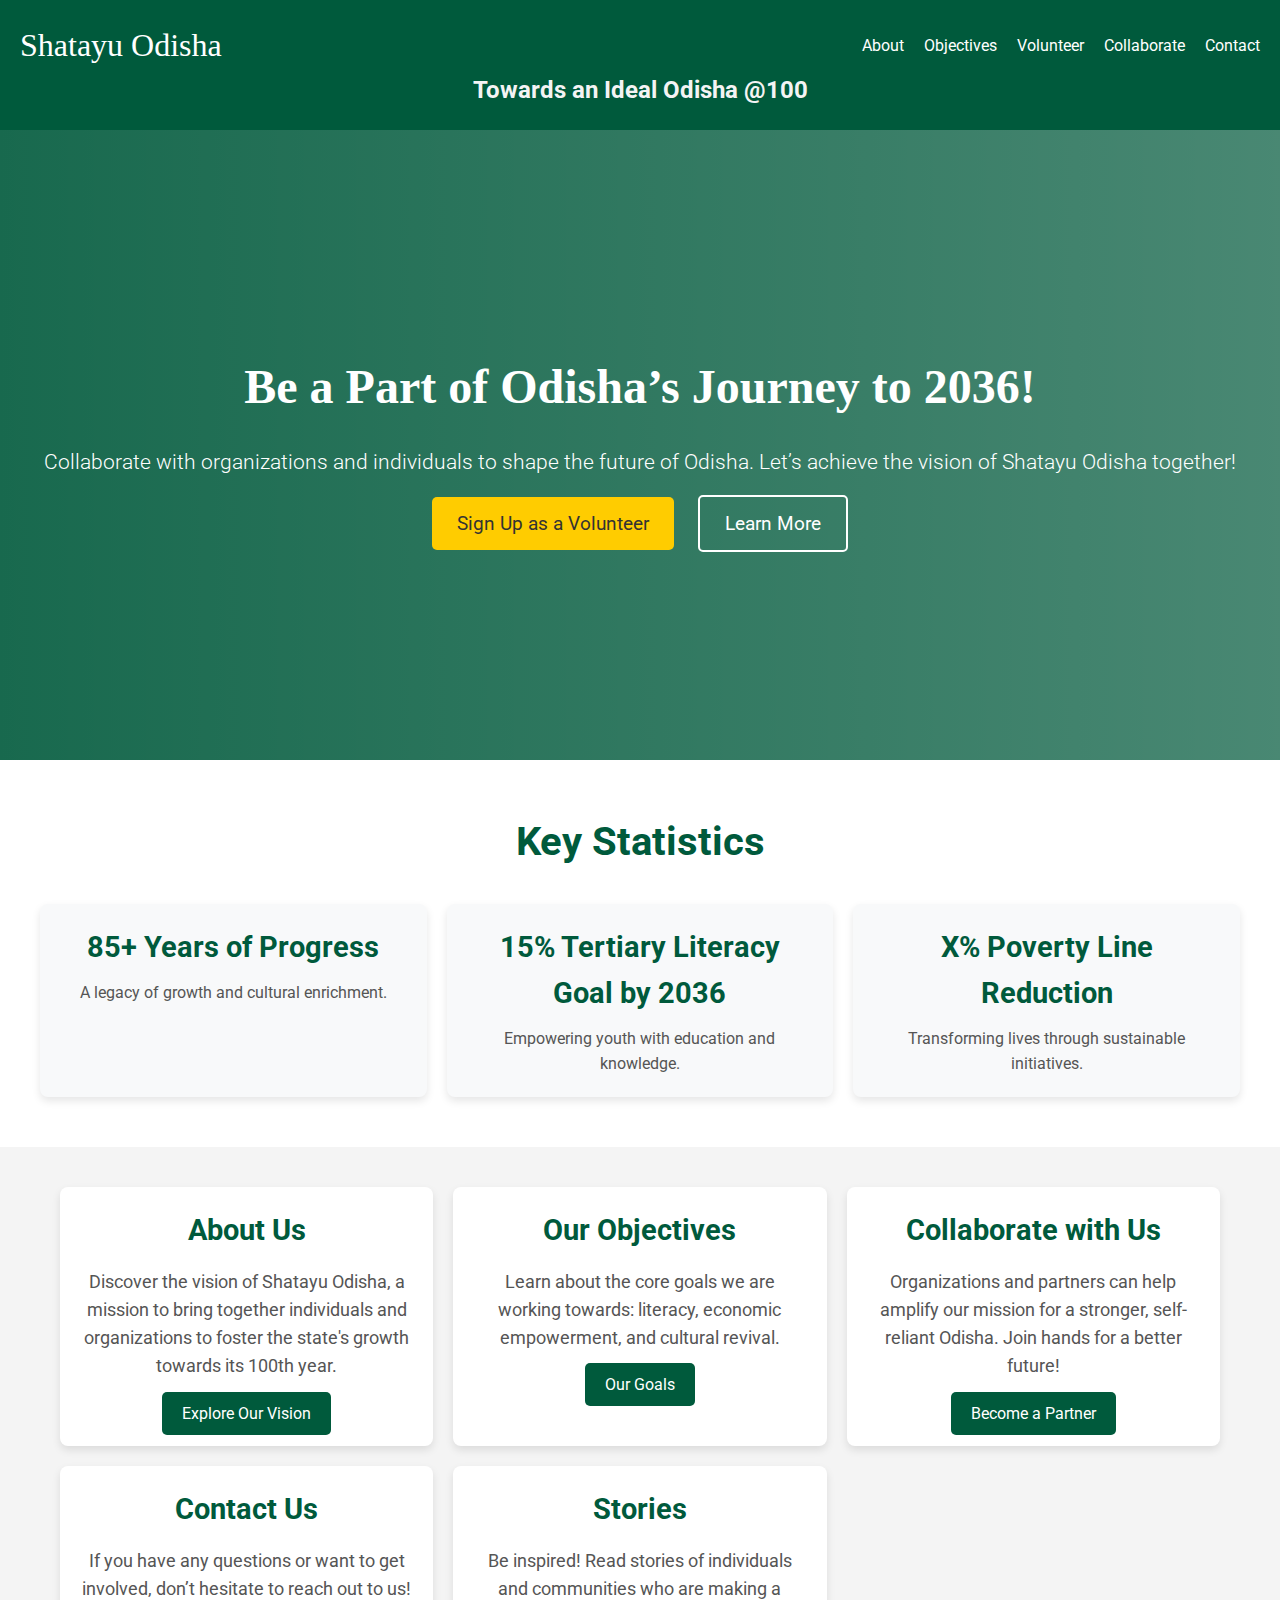
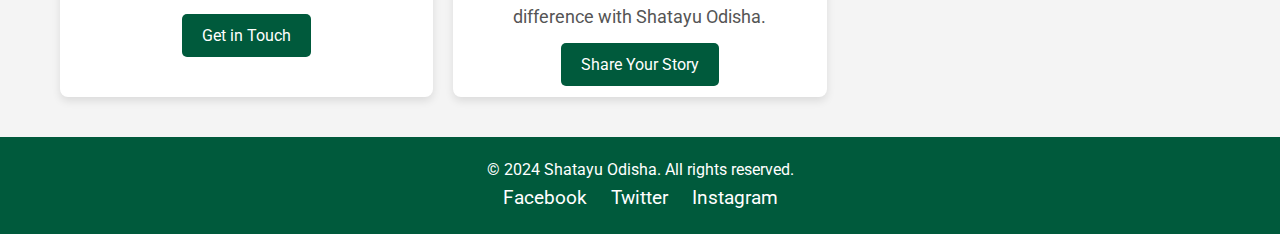
==== index.html @ 393f0c7f "Add files via upload" ====
<!DOCTYPE html>
<html lang="en">
<head>
  <meta charset="UTF-8">
  <meta name="viewport" content="width=device-width, initial-scale=1.0">
  <title>Shatayu Odisha</title>
  <link rel="stylesheet" href="css/style.css">
  <link href="https://fonts.googleapis.com/css2?family=Roboto:wght@400;700&family=Georgia&display=swap" rel="stylesheet">
</head>
<body>
  <!-- Header Section -->
  <header>
    <div class="navbar">
  <div class="logo">
    <a href="index.html">Shatayu Odisha</a>
  </div>
  <button class="hamburger" aria-label="Toggle navigation">
    <span></span>
    <span></span>
    <span></span>
  </button>
  <nav>
    <ul class="nav-links">
      <li><a href="about.html">About</a></li>
      <li><a href="objectives.html">Objectives</a></li>
      <li><a href="volunteer.html">Volunteer</a></li>
      <li><a href="collaborate.html">Collaborate</a></li>
      <li><a href="contact.html">Contact</a></li>
    </ul>
  </nav>
</div>

    <div class="header-banner">
      <h2>Towards an Ideal Odisha @100</h2>
    </div>
  </header>

  <!-- Hero Section -->
  <section class="hero-banner">
    <div class="hero-content">
      <h1>Be a Part of Odisha’s Journey to 2036!</h1>
      <p>Collaborate with organizations and individuals to shape the future of Odisha. Let’s achieve the vision of Shatayu Odisha together!</p>
      <div class="cta-buttons">
        <a href="volunteer.html" class="btn-primary">Sign Up as a Volunteer</a>
        <a href="about.html" class="btn-secondary">Learn More</a>
      </div>
    </div>
  </section>

  <!-- Key Statistics Section -->
  <section class="key-statistics">
    <h2>Key Statistics</h2>
    <div class="stats-grid">
      <div class="stat-item">
        <h3>85+ Years of Progress</h3>
        <p>A legacy of growth and cultural enrichment.</p>
      </div>
      <div class="stat-item">
        <h3>15% Tertiary Literacy Goal by 2036</h3>
        <p>Empowering youth with education and knowledge.</p>
      </div>
      <div class="stat-item">
        <h3>X% Poverty Line Reduction</h3>
        <p>Transforming lives through sustainable initiatives.</p>
      </div>
    </div>
    
  </section>

  <!-- Sections with Navigation Buttons -->
  <section class="info-sections">
    <div class="section-item">
      <h2>About Us</h2>
      <p>Discover the vision of Shatayu Odisha, a mission to bring together individuals and organizations to foster the state's growth towards its 100th year.</p>
      <a href="about.html" class="btn-primary">Explore Our Vision</a>
    </div>

    <div class="section-item">
      <h2>Our Objectives</h2>
      <p>Learn about the core goals we are working towards: literacy, economic empowerment, and cultural revival.</p>
      <a href="objectives.html" class="btn-primary">Our Goals</a>
    </div>

    <div class="section-item">
      <h2>Collaborate with Us</h2>
      <p>Organizations and partners can help amplify our mission for a stronger, self-reliant Odisha. Join hands for a better future!</p>
      <a href="collaborate.html" class="btn-primary">Become a Partner</a>
    </div>

    <div class="section-item">
      <h2>Contact Us</h2>
      <p>If you have any questions or want to get involved, don’t hesitate to reach out to us!</p>
      <a href="contact.html" class="btn-primary">Get in Touch</a>
    </div>

    <div class="section-item">
      <h2>Stories</h2>
      <p>Be inspired! Read stories of individuals and communities who are making a difference with Shatayu Odisha.</p>
      <a href="stories.html" class="btn-primary">Share Your Story</a>
    </div>
  </section>

  <!-- Footer Section -->
  <footer>
    <div class="footer-content">
      <p>&copy; 2024 Shatayu Odisha. All rights reserved.</p>
      <div class="social-media">
        <a href="#">Facebook</a>
        <a href="#">Twitter</a>
        <a href="#">Instagram</a>
      </div>
    </div>
  </footer>

  <script src="js/main.js"></script>
</body>
</html>
---- css/style.css ----
/* Reset default styles */
* {
  margin: 0;
  padding: 0;
  box-sizing: border-box;
  font-family: 'Roboto', sans-serif;
}

/* Body and layout */
body {
  background-color: #f4f4f4;
  color: #333;
  line-height: 1.6;
  margin: 0;
}

/* Header Section */
header {
  background-color: #005a3c; /* Dark green */
  text-align: center;
  color: #f4f4f4;
  padding: 20px 0;
}

/* Navbar styles */
.navbar {
  display: flex;
  justify-content: space-between;
  align-items: center;
  padding: 0 20px;
  background-color: #005a3c; /* Dark green */
}

.nav-links {
  display: flex;
  list-style: none;
}

.nav-links li {
  margin-left: 20px;
}

.nav-links a {
  text-decoration: none;
  color: #fff;
  font-size: 1rem;
}

.hamburger {

position: relative;
z-index: 100;
  
  display: none;
  flex-direction: column;
  justify-content: space-between;
  width: 30px;
  height: 20px;
  background: none;
  border: none;
  cursor: pointer;
}

.hamburger span {
  display: block;
  height: 3px;
  width: 25px;
  background: #fff; /* White color for better visibility */
  margin: 5px 0;
  border-radius: 2px;
  transition: all 0.3s ease-in-out;
}


/* Responsive styles */
@media (max-width: 768px) {
  .nav-links {
    display: none;
    flex-direction: column;
    position: absolute;
    top: 60px;
    right: 20px;
    background-color: #005a3c;
    width: 200px;
    border-radius: 8px;
    text-align: center;
    padding: 10px 0;
  }

  .nav-links li {
    margin: 10px 0;
  }

  .nav-links a {
    font-size: 1rem;
    padding: 10px;
  }

  .hamburger {
    display: flex;
  }

  /* Toggle active state */
  .nav-links.active {
    display: flex;
  }

  .hamburger.active span:nth-child(1) {
    transform: translateY(8px) rotate(45deg);
  }

  .hamburger.active span:nth-child(2) {
    opacity: 0;
  }

  .hamburger.active span:nth-child(3) {
    transform: translateY(-8px) rotate(-45deg);
  }
}


.navbar .logo a {
  color: #fff;
  font-size: 2rem;
  font-family: 'Georgia', serif;
  text-decoration: none;
}

nav ul {
  display: flex;
  list-style: none;
}

nav ul li {
  margin-left: 20px;
}

nav ul li a {
  color: #fff;
  font-size: 1.1rem;
  text-decoration: none;
  transition: color 0.3s ease;
}

nav ul li a:hover {
  color: #ffcc00; /* Bright yellow */
}

/* Hero Section */
.hero-banner {
  background: linear-gradient(to right, rgba(0, 90, 60, 0.9), rgba(0, 90, 60, 0.7)),
    url('images/hero-banner.jpg') no-repeat center center/cover;
  height: 70vh;
  display: flex;
  flex-direction: column;
  justify-content: center;
  align-items: center;
  text-align: center;
  color: white;
  padding: 0 20px;
}

.hero-content h1 {
  font-size: 3rem;
  font-family: 'Georgia', serif;
  margin-bottom: 20px;
}

.hero-content p {
  font-size: 1.3rem;
  margin-bottom: 30px;
  font-weight: 300;
}

.cta-buttons a {
  padding: 15px 25px;
  margin: 10px;
  font-size: 1.2rem;
  text-decoration: none;
  border-radius: 5px;
  transition: all 0.3s ease;
}

.cta-buttons .btn-primary {
  background-color: #ffcc00;
  color: #333;
}

.cta-buttons .btn-primary:hover {
  background-color: #ff9900;
}

.cta-buttons .btn-secondary {
  background-color: transparent;
  border: 2px solid #fff;
  color: #fff;
}

.cta-buttons .btn-secondary:hover {
  background-color: #fff;
  color: #333;
}

/* Key Statistics Section */
.key-statistics {
  background-color: #ffffff;
  padding: 50px 20px;
  text-align: center;
}

.key-statistics h2 {
  font-size: 2.5rem;
  margin-bottom: 30px;
  color: #005a3c;
}

.stats-grid {
  display: grid;
  grid-template-columns: repeat(auto-fit, minmax(250px, 1fr));
  gap: 20px;
  max-width: 1200px;
  margin: 0 auto;
}

.stat-item {
  background: #f8f9fa;
  border-radius: 8px;
  padding: 20px;
  box-shadow: 0 4px 8px rgba(0, 0, 0, 0.1);
  transition: transform 0.3s ease;
}

.stat-item:hover {
  transform: translateY(-5px);
}

.stat-item h3 {
  font-size: 1.8rem;
  color: #005a3c;
}

.stat-item p {
  margin-top: 10px;
  font-size: 1rem;
  color: #555;
}

/* Info Sections */
.info-sections {
  max-width: 1200px;
  margin: 40px auto;
  display: grid;
  grid-template-columns: repeat(auto-fit, minmax(300px, 1fr));
  gap: 20px;
  padding: 0 20px;
}

.section-item {
  background-color: #fff;
  padding: 20px;
  border-radius: 8px;
  box-shadow: 0 4px 8px rgba(0, 0, 0, 0.1);
  text-align: center;
  transition: transform 0.3s ease, box-shadow 0.3s ease;
}

.section-item:hover {
  transform: translateY(-5px);
  box-shadow: 0 6px 12px rgba(0, 0, 0, 0.15);
}

.section-item h2 {
  font-size: 1.8rem;
  margin-bottom: 15px;
  color: #005a3c;
}

.section-item p {
  font-size: 1.1rem;
  margin-bottom: 20px;
  color: #555;
}

.section-item .btn-primary {
  padding: 12px 20px;
  background-color: #005a3c;
  color: white;
  text-decoration: none;
  font-size: 1rem;
  border-radius: 5px;
  transition: background-color 0.3s ease;
}

.section-item .btn-primary:hover {
  background-color: #ffcc00;
}

/* Footer Section */
footer {
  background-color: #005a3c;
  color: #fff;
  padding: 20px 0;
  text-align: center;
}

footer .social-media a {
  margin: 0 10px;
  color: #fff;
  font-size: 1.2rem;
  text-decoration: none;
}

footer .social-media a:hover {
  color: #ffcc00;
}

/* Responsive Design */
@media (max-width: 768px) {
  .hero-banner {
    height: 50vh;
    padding: 0 10px;
  }

  .hero-content h1 {
    font-size: 2.2rem;
  }

  .hero-content p {
    font-size: 1.1rem;
  }

  .cta-buttons a {
    font-size: 1rem;
  }

  .info-sections {
    grid-template-columns: 1fr;
  }
}

@media (max-width: 480px) {
  .hero-content h1 {
    font-size: 1.8rem;
  }

  .hero-content p {
    font-size: 1rem;
  }

  .cta-buttons a {
    padding: 10px 18px;
  }
}
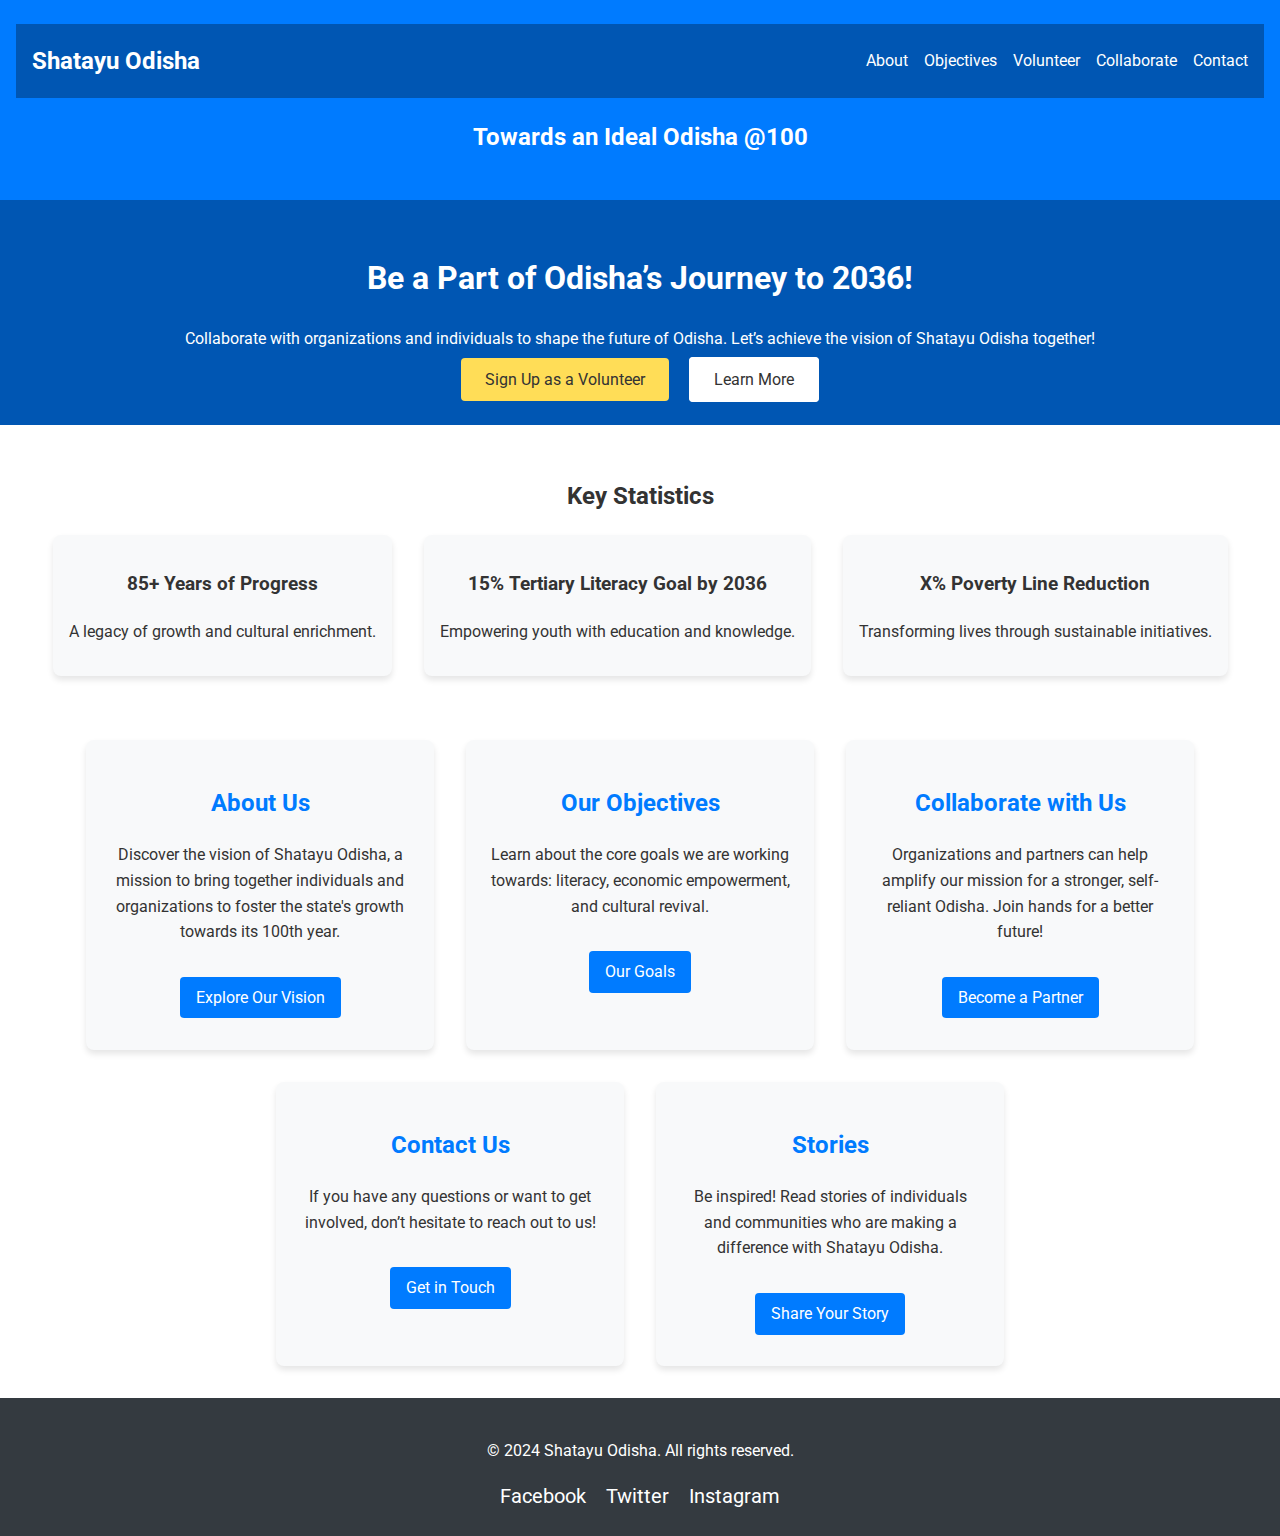
==== commit 2b2e85a2: "Added design and responsiveness" ====
--- a/index.html
+++ b/index.html
@@ -11,24 +11,25 @@
   <!-- Header Section -->
   <header>
     <div class="navbar">
-  <div class="logo">
-    <a href="index.html">Shatayu Odisha</a>
-  </div>
-  <button class="hamburger" aria-label="Toggle navigation">
-    <span></span>
-    <span></span>
-    <span></span>
-  </button>
-  <nav>
-    <ul class="nav-links">
-      <li><a href="about.html">About</a></li>
-      <li><a href="objectives.html">Objectives</a></li>
-      <li><a href="volunteer.html">Volunteer</a></li>
-      <li><a href="collaborate.html">Collaborate</a></li>
-      <li><a href="contact.html">Contact</a></li>
-    </ul>
-  </nav>
-</div>
+      <div class="logo">
+        <a href="index.html">Shatayu Odisha</a>
+      </div>
+      <div class="hamburger" id="hamburger">
+        <span></span>
+        <span></span>
+        <span></span>
+      </div>
+      <nav>
+        <ul class="nav-links" id="nav-links">
+          <li><a href="about.html">About</a></li>
+          <li><a href="objectives.html">Objectives</a></li>
+          <li><a href="volunteer.html">Volunteer</a></li>
+          <li><a href="collaborate.html">Collaborate</a></li>
+          <li><a href="contact.html">Contact</a></li>
+        </ul>
+      </nav>
+    </div>
+    
 
     <div class="header-banner">
       <h2>Towards an Ideal Odisha @100</h2>
--- a/css/style.css
+++ b/css/style.css
@@ -1,353 +1,272 @@
-/* Reset default styles */
-* {
+/* Global Styles */
+body {
+  font-family: 'Roboto', Arial, sans-serif;
+  line-height: 1.6;
   margin: 0;
   padding: 0;
-  box-sizing: border-box;
-  font-family: 'Roboto', sans-serif;
-}
-
-/* Body and layout */
-body {
-  background-color: #f4f4f4;
+  background-color: #f8f9fa;
   color: #333;
-  line-height: 1.6;
+}
+
+/* Header Styles */
+header {
+  background-color: #007bff;
+  color: white;
+  padding: 1.5rem 1rem;
+  text-align: center;
+}
+
+header h1 {
   margin: 0;
-}
-
-/* Header Section */
-header {
-  background-color: #005a3c; /* Dark green */
-  text-align: center;
-  color: #f4f4f4;
-  padding: 20px 0;
-}
-
-/* Navbar styles */
+  font-size: 2rem;
+}
+
+/* Navbar Styles */
 .navbar {
   display: flex;
   justify-content: space-between;
   align-items: center;
-  padding: 0 20px;
-  background-color: #005a3c; /* Dark green */
+  background-color: #0056b3;
+  padding: 0.5rem 1rem;
+}
+
+.navbar .logo a {
+  color: white;
+  text-decoration: none;
+  font-size: 1.5rem;
+  font-weight: bold;
 }
 
 .nav-links {
-  display: flex;
   list-style: none;
-}
-
-.nav-links li {
-  margin-left: 20px;
+  display: flex;
+  gap: 1rem;
 }
 
 .nav-links a {
-  text-decoration: none;
-  color: #fff;
+  color: white;
+  text-decoration: none;
   font-size: 1rem;
-}
-
+  transition: color 0.3s ease;
+}
+
+.nav-links a:hover {
+  color: #ffdd57;
+}
+
+/* Hero Section Styles */
+.hero-banner {
+  background-color: #0056b3;
+  color: white;
+  text-align: center;
+  padding: 2rem 1rem;
+}
+
+.hero-banner .cta-buttons a {
+  margin: 0.5rem;
+  text-decoration: none;
+  font-size: 1rem;
+  padding: 0.75rem 1.5rem;
+  border-radius: 4px;
+  transition: background-color 0.3s ease;
+}
+
+.hero-banner .btn-primary {
+  background-color: #ffdd57;
+  color: #333;
+}
+
+.hero-banner .btn-primary:hover {
+  background-color: #ffc107;
+}
+
+.hero-banner .btn-secondary {
+  background-color: white;
+  color: #333;
+  border: 1px solid white;
+}
+
+.hero-banner .btn-secondary:hover {
+  background-color: #e0e0e0;
+}
+
+/* Key Statistics Section */
+.key-statistics {
+  background-color: #ffffff;
+  padding: 2rem 1rem;
+  text-align: center;
+}
+
+.key-statistics .stats-grid {
+  display: flex;
+  justify-content: center;
+  gap: 2rem;
+  flex-wrap: wrap;
+}
+
+.key-statistics .stat-item {
+  background-color: #f8f9fa;
+  padding: 1rem;
+  border-radius: 8px;
+  box-shadow: 0 4px 6px rgba(0, 0, 0, 0.1);
+  transition: transform 0.3s ease;
+}
+
+.key-statistics .stat-item:hover {
+  transform: scale(1.05);
+}
+
+/* Info Sections */
+.info-sections {
+  display: flex;
+  flex-wrap: wrap;
+  gap: 2rem;
+  padding: 2rem 1rem;
+  background-color: #ffffff;
+  justify-content: center;
+}
+
+.section-item {
+  background-color: #f8f9fa;
+  padding: 1.5rem;
+  border-radius: 8px;
+  text-align: center;
+  max-width: 300px;
+  box-shadow: 0 4px 6px rgba(0, 0, 0, 0.1);
+  transition: transform 0.3s ease;
+}
+
+.section-item:hover {
+  transform: translateY(-10px);
+}
+
+.section-item h2 {
+  color: #007bff;
+}
+
+.section-item a {
+  display: inline-block;
+  margin-top: 1rem;
+  text-decoration: none;
+  background-color: #007bff;
+  color: white;
+  padding: 0.5rem 1rem;
+  border-radius: 4px;
+  transition: background-color 0.3s ease;
+  max-width: 100%;
+  white-space: nowrap;
+  overflow: hidden;
+  text-overflow: ellipsis;
+}
+
+.section-item a:hover {
+  background-color: #0056b3;
+}
+
+/* Footer Styles */
+footer {
+  background-color: #343a40;
+  color: white;
+  text-align: center;
+  padding: 1.5rem 1rem;
+}
+
+footer .social-media a {
+  color: white;
+  text-decoration: none;
+  margin: 0 0.5rem;
+  font-size: 1.25rem;
+  transition: color 0.3s ease;
+}
+
+footer .social-media a:hover {
+  color: #ffdd57;
+}
+
+/* Responsive Design */
+@media (max-width: 768px) {
+  .stats-grid {
+    flex-direction: column;
+    gap: 1rem;
+  }
+
+  .info-sections {
+    flex-direction: column;
+  }
+
+  .hero-banner .cta-buttons a {
+    display: block;
+    width: 100%;
+    box-sizing: border-box;
+  }
+}
+
+/* Hamburger Icon */
 .hamburger {
-
-position: relative;
-z-index: 100;
-  
   display: none;
   flex-direction: column;
-  justify-content: space-between;
-  width: 30px;
-  height: 20px;
-  background: none;
-  border: none;
   cursor: pointer;
+  gap: 4px;
 }
 
 .hamburger span {
   display: block;
   height: 3px;
   width: 25px;
-  background: #fff; /* White color for better visibility */
-  margin: 5px 0;
-  border-radius: 2px;
-  transition: all 0.3s ease-in-out;
-}
-
-
-/* Responsive styles */
+  background-color: white;
+  transition: 0.3s ease-in-out;
+}
+
+/* Responsive Navbar */
 @media (max-width: 768px) {
+  /* Hamburger Icon */
+.hamburger {
+  display: none;
+  flex-direction: column;
+  cursor: pointer;
+  gap: 4px;
+  margin-right: 20px; /* Adjust this value as needed */
+}
+
+.hamburger span {
+  display: block;
+  height: 3px;
+  width: 25px;
+  background-color: white;
+  transition: 0.3s ease-in-out;
+}
+
+/* Responsive Navbar */
+@media (max-width: 768px) {
+  .hamburger {
+    display: flex;
+  }
+
   .nav-links {
     display: none;
     flex-direction: column;
+    gap: 1rem;
+    background-color: #0056b3;
     position: absolute;
     top: 60px;
-    right: 20px;
-    background-color: #005a3c;
+    right: 0;
     width: 200px;
-    border-radius: 8px;
+    padding: 1rem;
+    border-radius: 0 0 8px 8px;
+  }
+
+  .nav-links a {
     text-align: center;
-    padding: 10px 0;
-  }
-
-  .nav-links li {
-    margin: 10px 0;
-  }
-
-  .nav-links a {
-    font-size: 1rem;
-    padding: 10px;
-  }
-
-  .hamburger {
-    display: flex;
-  }
-
-  /* Toggle active state */
+    padding: 0.5rem 0;
+    border-bottom: 1px solid #004090;
+  }
+
+  .nav-links a:last-child {
+    border-bottom: none;
+  }
+
   .nav-links.active {
     display: flex;
   }
-
-  .hamburger.active span:nth-child(1) {
-    transform: translateY(8px) rotate(45deg);
-  }
-
-  .hamburger.active span:nth-child(2) {
-    opacity: 0;
-  }
-
-  .hamburger.active span:nth-child(3) {
-    transform: translateY(-8px) rotate(-45deg);
-  }
-}
-
-
-.navbar .logo a {
-  color: #fff;
-  font-size: 2rem;
-  font-family: 'Georgia', serif;
-  text-decoration: none;
-}
-
-nav ul {
-  display: flex;
-  list-style: none;
-}
-
-nav ul li {
-  margin-left: 20px;
-}
-
-nav ul li a {
-  color: #fff;
-  font-size: 1.1rem;
-  text-decoration: none;
-  transition: color 0.3s ease;
-}
-
-nav ul li a:hover {
-  color: #ffcc00; /* Bright yellow */
-}
-
-/* Hero Section */
-.hero-banner {
-  background: linear-gradient(to right, rgba(0, 90, 60, 0.9), rgba(0, 90, 60, 0.7)),
-    url('images/hero-banner.jpg') no-repeat center center/cover;
-  height: 70vh;
-  display: flex;
-  flex-direction: column;
-  justify-content: center;
-  align-items: center;
-  text-align: center;
-  color: white;
-  padding: 0 20px;
-}
-
-.hero-content h1 {
-  font-size: 3rem;
-  font-family: 'Georgia', serif;
-  margin-bottom: 20px;
-}
-
-.hero-content p {
-  font-size: 1.3rem;
-  margin-bottom: 30px;
-  font-weight: 300;
-}
-
-.cta-buttons a {
-  padding: 15px 25px;
-  margin: 10px;
-  font-size: 1.2rem;
-  text-decoration: none;
-  border-radius: 5px;
-  transition: all 0.3s ease;
-}
-
-.cta-buttons .btn-primary {
-  background-color: #ffcc00;
-  color: #333;
-}
-
-.cta-buttons .btn-primary:hover {
-  background-color: #ff9900;
-}
-
-.cta-buttons .btn-secondary {
-  background-color: transparent;
-  border: 2px solid #fff;
-  color: #fff;
-}
-
-.cta-buttons .btn-secondary:hover {
-  background-color: #fff;
-  color: #333;
-}
-
-/* Key Statistics Section */
-.key-statistics {
-  background-color: #ffffff;
-  padding: 50px 20px;
-  text-align: center;
-}
-
-.key-statistics h2 {
-  font-size: 2.5rem;
-  margin-bottom: 30px;
-  color: #005a3c;
-}
-
-.stats-grid {
-  display: grid;
-  grid-template-columns: repeat(auto-fit, minmax(250px, 1fr));
-  gap: 20px;
-  max-width: 1200px;
-  margin: 0 auto;
-}
-
-.stat-item {
-  background: #f8f9fa;
-  border-radius: 8px;
-  padding: 20px;
-  box-shadow: 0 4px 8px rgba(0, 0, 0, 0.1);
-  transition: transform 0.3s ease;
-}
-
-.stat-item:hover {
-  transform: translateY(-5px);
-}
-
-.stat-item h3 {
-  font-size: 1.8rem;
-  color: #005a3c;
-}
-
-.stat-item p {
-  margin-top: 10px;
-  font-size: 1rem;
-  color: #555;
-}
-
-/* Info Sections */
-.info-sections {
-  max-width: 1200px;
-  margin: 40px auto;
-  display: grid;
-  grid-template-columns: repeat(auto-fit, minmax(300px, 1fr));
-  gap: 20px;
-  padding: 0 20px;
-}
-
-.section-item {
-  background-color: #fff;
-  padding: 20px;
-  border-radius: 8px;
-  box-shadow: 0 4px 8px rgba(0, 0, 0, 0.1);
-  text-align: center;
-  transition: transform 0.3s ease, box-shadow 0.3s ease;
-}
-
-.section-item:hover {
-  transform: translateY(-5px);
-  box-shadow: 0 6px 12px rgba(0, 0, 0, 0.15);
-}
-
-.section-item h2 {
-  font-size: 1.8rem;
-  margin-bottom: 15px;
-  color: #005a3c;
-}
-
-.section-item p {
-  font-size: 1.1rem;
-  margin-bottom: 20px;
-  color: #555;
-}
-
-.section-item .btn-primary {
-  padding: 12px 20px;
-  background-color: #005a3c;
-  color: white;
-  text-decoration: none;
-  font-size: 1rem;
-  border-radius: 5px;
-  transition: background-color 0.3s ease;
-}
-
-.section-item .btn-primary:hover {
-  background-color: #ffcc00;
-}
-
-/* Footer Section */
-footer {
-  background-color: #005a3c;
-  color: #fff;
-  padding: 20px 0;
-  text-align: center;
-}
-
-footer .social-media a {
-  margin: 0 10px;
-  color: #fff;
-  font-size: 1.2rem;
-  text-decoration: none;
-}
-
-footer .social-media a:hover {
-  color: #ffcc00;
-}
-
-/* Responsive Design */
-@media (max-width: 768px) {
-  .hero-banner {
-    height: 50vh;
-    padding: 0 10px;
-  }
-
-  .hero-content h1 {
-    font-size: 2.2rem;
-  }
-
-  .hero-content p {
-    font-size: 1.1rem;
-  }
-
-  .cta-buttons a {
-    font-size: 1rem;
-  }
-
-  .info-sections {
-    grid-template-columns: 1fr;
-  }
-}
-
-@media (max-width: 480px) {
-  .hero-content h1 {
-    font-size: 1.8rem;
-  }
-
-  .hero-content p {
-    font-size: 1rem;
-  }
-
-  .cta-buttons a {
-    padding: 10px 18px;
-  }
-}
+}
+}